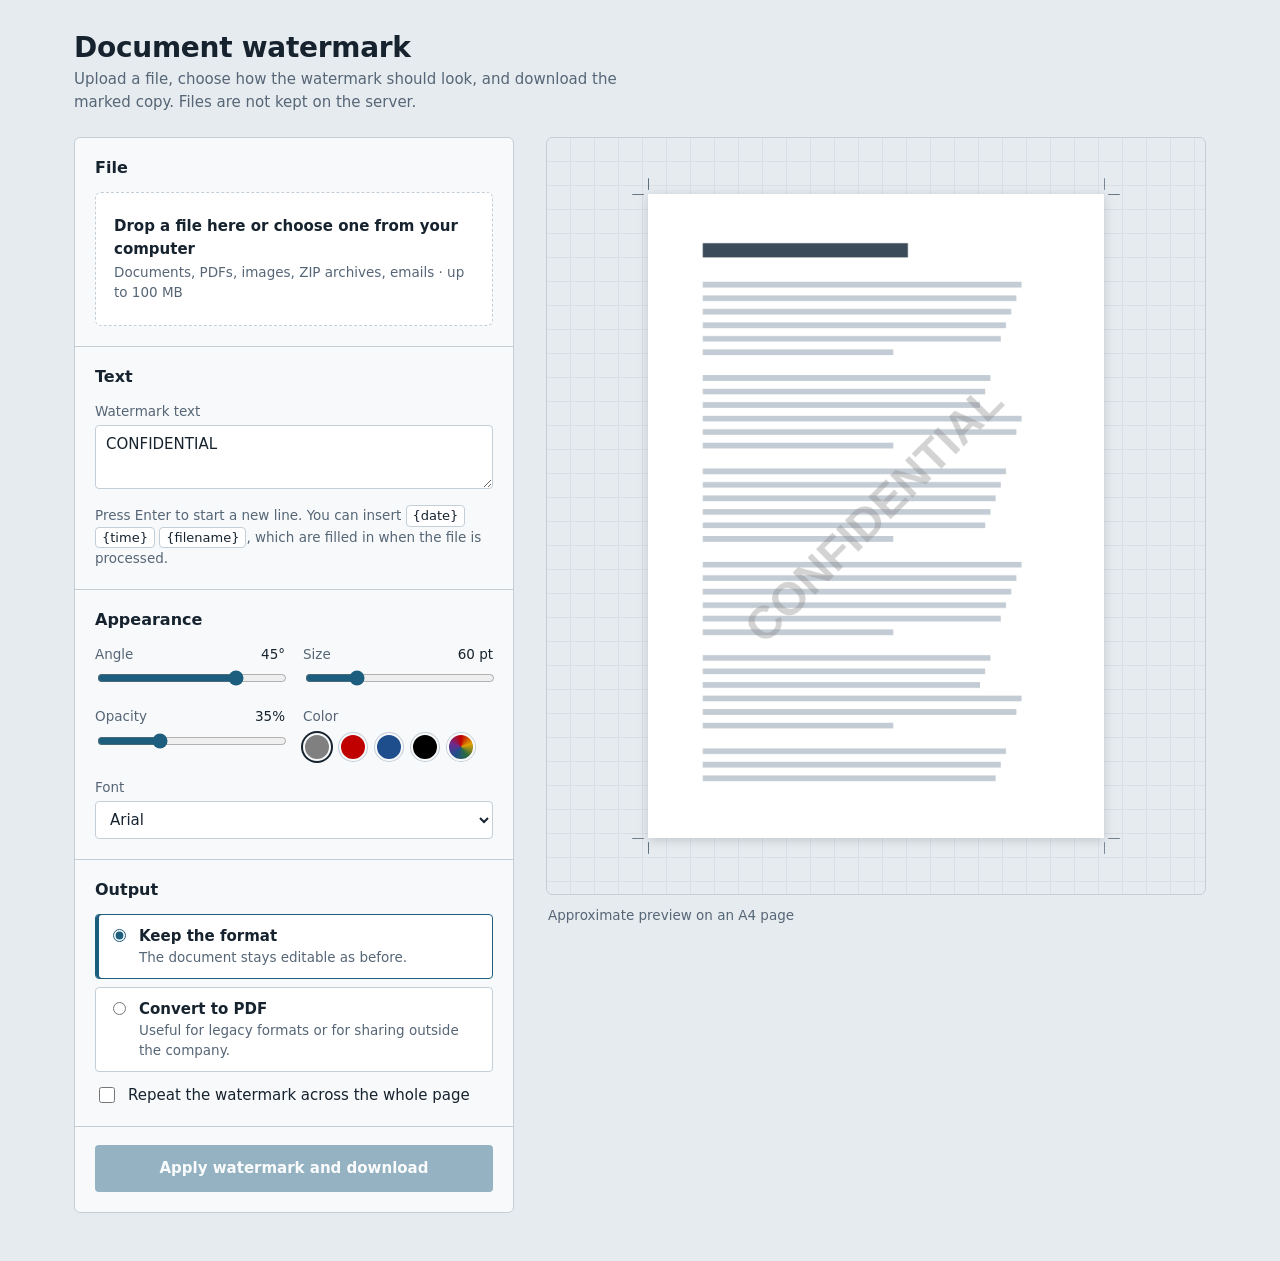
==== src/Watermarker.Web/wwwroot/index.html @ 104a887b "Primo commit" ====
<!doctype html>
<html lang="en">
<head>
  <meta charset="utf-8">
  <meta name="viewport" content="width=device-width, initial-scale=1">
  <title>Document Watermark</title>
  <link rel="stylesheet" href="app.css">
  <link rel="icon" href="data:image/svg+xml,%3Csvg xmlns='http://www.w3.org/2000/svg' viewBox='0 0 32 32'%3E%3Crect x='6' y='3' width='20' height='26' rx='2' fill='%23fff' stroke='%231d5e7e' stroke-width='2'/%3E%3Cpath d='M9 22 L23 10' stroke='%231d5e7e' stroke-width='3' stroke-linecap='round' opacity='.6'/%3E%3C/svg%3E">
  <script src="app.js" defer></script>
</head>
<body>
  <header class="masthead">
    <h1>Document watermark</h1>
    <p>Upload a file, choose how the watermark should look, and download the marked copy. Files are not kept on the server.</p>
  </header>

  <main class="workspace">
    <form id="form" class="controls" novalidate>
      <fieldset class="step">
        <legend>File</legend>
        <label id="drop" class="drop" for="file">
          <input id="file" name="file" type="file" required>
          <span class="drop-title" id="drop-title">Drop a file here or choose one from your computer</span>
          <span class="drop-hint" id="drop-hint">Documents, PDFs, images, ZIP archives, emails and videos</span>
        </label>
        <p id="format-note" class="note" hidden></p>
      </fieldset>

      <fieldset class="step">
        <legend>Text</legend>
        <label class="field">
          <span>Watermark text <output id="lines-out"></output></span>
          <textarea id="text" name="text" rows="2" maxlength="200" autocomplete="off" spellcheck="false" required>CONFIDENTIAL</textarea>
        </label>
        <p class="note">Press Enter to start a new line. You can insert
          <button type="button" class="token" data-token="{date}">{date}</button>
          <button type="button" class="token" data-token="{time}">{time}</button>
          <button type="button" class="token" data-token="{filename}">{filename}</button>,
          which are filled in when the file is processed.</p>
      </fieldset>

      <fieldset class="step">
        <legend>Appearance</legend>
        <div class="grid">
          <label class="field">
            <span>Angle <output for="angle" id="angle-out">45°</output></span>
            <input id="angle" name="angle" type="range" min="-90" max="90" step="1" value="45">
          </label>
          <label class="field">
            <span>Size <output for="size" id="size-out">60 pt</output></span>
            <input id="size" name="size" type="range" min="12" max="200" step="1" value="60">
          </label>
          <label class="field">
            <span>Opacity <output for="opacity" id="opacity-out">35%</output></span>
            <input id="opacity" name="opacity" type="range" min="5" max="100" step="1" value="35">
          </label>
          <div class="field">
            <span id="color-label">Color</span>
            <div class="swatches" role="radiogroup" aria-labelledby="color-label">
              <button type="button" class="swatch" data-color="#808080" aria-label="Gray"></button>
              <button type="button" class="swatch" data-color="#C00000" aria-label="Red"></button>
              <button type="button" class="swatch" data-color="#1F4E8C" aria-label="Blue"></button>
              <button type="button" class="swatch" data-color="#000000" aria-label="Black"></button>
              <label class="swatch custom" aria-label="Custom color">
                <input id="color" name="color" type="color" value="#808080">
              </label>
            </div>
          </div>
          <label class="field wide">
            <span>Font</span>
            <select id="font" name="font"></select>
          </label>
        </div>
      </fieldset>

      <fieldset class="step">
        <legend>Output</legend>
        <div class="choice-group" role="radiogroup">
          <label class="choice">
            <input type="radio" name="output" value="original" checked>
            <span><strong>Keep the format</strong> The document stays editable as before.</span>
          </label>
          <label class="choice">
            <input type="radio" name="output" value="pdf">
            <span><strong>Convert to PDF</strong> Useful for legacy formats or for sharing outside the company.</span>
          </label>
        </div>
        <label class="check" id="tile-row">
          <input id="tile" name="tile" type="checkbox">
          <span>Repeat the watermark across the whole page</span>
        </label>
        <label class="check" id="slides-row" hidden>
          <input id="pptxSlides" name="pptxSlides" type="checkbox">
          <span>Also place the watermark on top of each slide's content</span>
        </label>
      </fieldset>

      <div class="actions">
        <button id="submit" type="submit" class="primary" disabled>Apply watermark and download</button>
        <div id="progress" class="progress" hidden><span id="progress-bar"></span></div>
        <div id="status" class="status" role="status" aria-live="polite"></div>
      </div>
    </form>

    <section class="preview" aria-label="Preview">
      <div class="lighttable">
        <canvas id="canvas" width="600" height="848" role="img" aria-label="Watermark preview"></canvas>
      </div>
      <p id="preview-caption" class="caption">Approximate preview on an A4 page</p>
    </section>
  </main>
</body>
</html>
---- src/Watermarker.Web/wwwroot/app.css ----
:root {
  --paper: #e6ebef;      /* piano luminoso su cui appoggia il foglio */
  --panel: #f7f9fa;
  --sheet: #ffffff;
  --ink: #16232f;
  --muted: #566676;
  --rule: #c4ced7;
  --grid: #d8dfe5;
  --accent: #1d5e7e;
  --accent-strong: #154862;
  --on-accent: #ffffff;
  --error: #9e2a1f;
  --ok: #2c6a40;
  --focus: #e0a100;
  --radius: 6px;
  --font: "Segoe UI Variable Text", "Segoe UI", system-ui, -apple-system, "Helvetica Neue", Roboto, sans-serif;
  color-scheme: light;
}

@media (prefers-color-scheme: dark) {
  :root {
    --paper: #1b232b;
    --panel: #222c35;
    --sheet: #f4f6f8;
    --ink: #e6ecf1;
    --muted: #9fb0bf;
    --rule: #3a4855;
    --grid: #26313b;
    --accent: #5fa8cc;
    --accent-strong: #84bfdc;
    --on-accent: #0e1a22;
    --error: #ef8a7d;
    --ok: #7cc392;
    color-scheme: dark;
  }
}

* { box-sizing: border-box; }

body {
  margin: 0;
  background: var(--paper);
  color: var(--ink);
  font: 15px/1.5 var(--font);
}

.masthead {
  max-width: 1180px;
  margin: 0 auto;
  padding: 32px 24px 8px;
}
.masthead h1 {
  margin: 0 0 4px;
  font-size: 28px;
  line-height: 1.15;
  font-weight: 650;
  letter-spacing: -0.01em;
}
.masthead p {
  margin: 0;
  max-width: 62ch;
  color: var(--muted);
}

.workspace {
  max-width: 1180px;
  margin: 0 auto;
  padding: 16px 24px 48px;
  display: grid;
  grid-template-columns: minmax(320px, 440px) 1fr;
  gap: 32px;
  align-items: start;
}

/* ------------------------------------------------ pannello impostazioni */

.controls {
  background: var(--panel);
  border: 1px solid var(--rule);
  border-radius: var(--radius);
}

.step {
  margin: 0;
  padding: 18px 20px 20px;
  border: 0;
  border-top: 1px solid var(--rule);
  min-width: 0;
}
.step:first-of-type { border-top: 0; }
.step legend {
  float: left;
  width: 100%;
  padding: 0;
  margin-bottom: 12px;
  font-weight: 650;
  font-size: 16px;
}
.step legend + * { clear: both; }

.field { display: block; margin-top: 12px; }
.field:first-child { margin-top: 0; }
.field > span {
  display: flex;
  justify-content: space-between;
  margin-bottom: 4px;
  color: var(--muted);
  font-size: 13.5px;
}
.field output { color: var(--ink); font-variant-numeric: tabular-nums; }
.field output.over { color: var(--error); font-weight: 600; }

.grid { display: grid; grid-template-columns: 1fr 1fr; gap: 14px 18px; }
.grid .field { margin-top: 0; }
.grid .wide { grid-column: 1 / -1; }

input[type="text"], textarea, select {
  width: 100%;
  padding: 8px 10px;
  border: 1px solid var(--rule);
  border-radius: 4px;
  background: var(--sheet);
  color: #16232f;
  font: inherit;
}
textarea { resize: vertical; min-height: 64px; line-height: 1.4; }
input[type="range"] { width: 100%; accent-color: var(--accent); }

:focus-visible { outline: 3px solid var(--focus); outline-offset: 2px; }

.note { margin: 10px 0 0; color: var(--muted); font-size: 13.5px; }
.note.warn { color: var(--error); }

.token {
  font: inherit;
  font-size: 13px;
  padding: 0 6px;
  border: 1px solid var(--rule);
  border-radius: 4px;
  background: var(--sheet);
  color: #16232f;
  cursor: pointer;
}
.token:hover { border-color: var(--accent); }

/* Area di caricamento */
.drop {
  position: relative;
  display: block;
  padding: 22px 18px;
  border: 1.5px dashed var(--rule);
  border-radius: var(--radius);
  background: var(--sheet);
  color: #16232f;
  cursor: pointer;
  text-align: left;
}
.drop input { position: absolute; inset: 0; opacity: 0; cursor: pointer; }
.drop:focus-within { outline: 3px solid var(--focus); outline-offset: 2px; }
.drop.over { border-color: var(--accent); border-style: solid; }
.drop.has-file { border-style: solid; border-color: var(--accent); }
.drop-title { display: block; font-weight: 600; overflow-wrap: anywhere; }
.drop-hint { display: block; color: #566676; font-size: 13.5px; margin-top: 2px; }

/* Colori */
.swatches { display: flex; gap: 8px; align-items: center; height: 32px; }
.swatch {
  width: 28px;
  height: 28px;
  border-radius: 50%;
  border: 2px solid var(--panel);
  box-shadow: 0 0 0 1px var(--rule);
  cursor: pointer;
  padding: 0;
}
.swatch[aria-checked="true"] { box-shadow: 0 0 0 2px var(--ink); }
.swatch.custom {
  position: relative;
  overflow: hidden;
  background: conic-gradient(#c00000, #e0a100, #2c6a40, #1f4e8c, #6b2c91, #c00000);
}
.swatch.custom input { position: absolute; inset: -6px; width: 40px; height: 40px; opacity: 0; cursor: pointer; }

/* Scelte */
.choice-group { display: grid; gap: 8px; }
.choice {
  display: flex;
  gap: 10px;
  align-items: flex-start;
  padding: 10px 12px;
  border: 1px solid var(--rule);
  border-radius: 4px;
  background: var(--sheet);
  color: #16232f;
  cursor: pointer;
}
.choice:has(input:checked) { border-color: var(--accent); box-shadow: inset 3px 0 0 var(--accent); }
.choice:has(input:disabled) { opacity: 0.5; cursor: not-allowed; }
.choice input { margin-top: 4px; accent-color: var(--accent); }
.choice span { font-size: 13.5px; color: #566676; }
.choice strong { display: block; color: #16232f; font-size: 15px; font-weight: 600; }

.check { display: flex; gap: 10px; align-items: center; margin-top: 12px; cursor: pointer; }
.check input { accent-color: var(--accent); width: 16px; height: 16px; }
.check[hidden] { display: none; }

/* Azione */
.actions { padding: 18px 20px 20px; border-top: 1px solid var(--rule); }
.primary {
  width: 100%;
  padding: 12px 16px;
  border: 0;
  border-radius: 4px;
  background: var(--accent);
  color: var(--on-accent);
  font: inherit;
  font-weight: 600;
  cursor: pointer;
}
.primary:hover:not(:disabled) { background: var(--accent-strong); }
.primary:disabled { opacity: 0.45; cursor: not-allowed; }

.progress { height: 4px; margin-top: 12px; background: var(--rule); border-radius: 2px; overflow: hidden; }
.progress span { display: block; height: 100%; width: 0; background: var(--accent); transition: width 0.2s; }
.progress.busy span { width: 35% !important; animation: slide 1.2s ease-in-out infinite; }
@keyframes slide { from { transform: translateX(-100%); } to { transform: translateX(290%); } }

.status { margin-top: 12px; font-size: 14px; }
.status:empty { display: none; }
.status .error { color: var(--error); }
.status .done { color: var(--ok); font-weight: 600; }
.status ul { margin: 8px 0 0; padding-left: 18px; color: var(--muted); }

/* ------------------------------------------------ anteprima */

.preview { position: sticky; top: 16px; }
.lighttable {
  display: grid;
  place-items: center;
  padding: 36px;
  border-radius: var(--radius);
  background-color: var(--paper);
  background-image:
    linear-gradient(var(--grid) 1px, transparent 1px),
    linear-gradient(90deg, var(--grid) 1px, transparent 1px);
  background-size: 24px 24px;
  background-position: -1px -1px;
  border: 1px solid var(--rule);
}
#canvas { display: block; max-width: 100%; height: auto; max-height: 76vh; }
.caption { margin: 10px 2px 0; color: var(--muted); font-size: 13.5px; }

@media (max-width: 860px) {
  .workspace { grid-template-columns: 1fr; padding: 12px 16px 40px; gap: 20px; }
  .masthead { padding: 24px 16px 4px; }
  .preview { position: static; }
  .lighttable { padding: 18px; }
  #canvas { max-height: 52vh; }
}

@media (prefers-reduced-motion: reduce) {
  .progress span { transition: none; }
  .progress.busy span { animation: none; width: 100% !important; opacity: 0.6; }
}
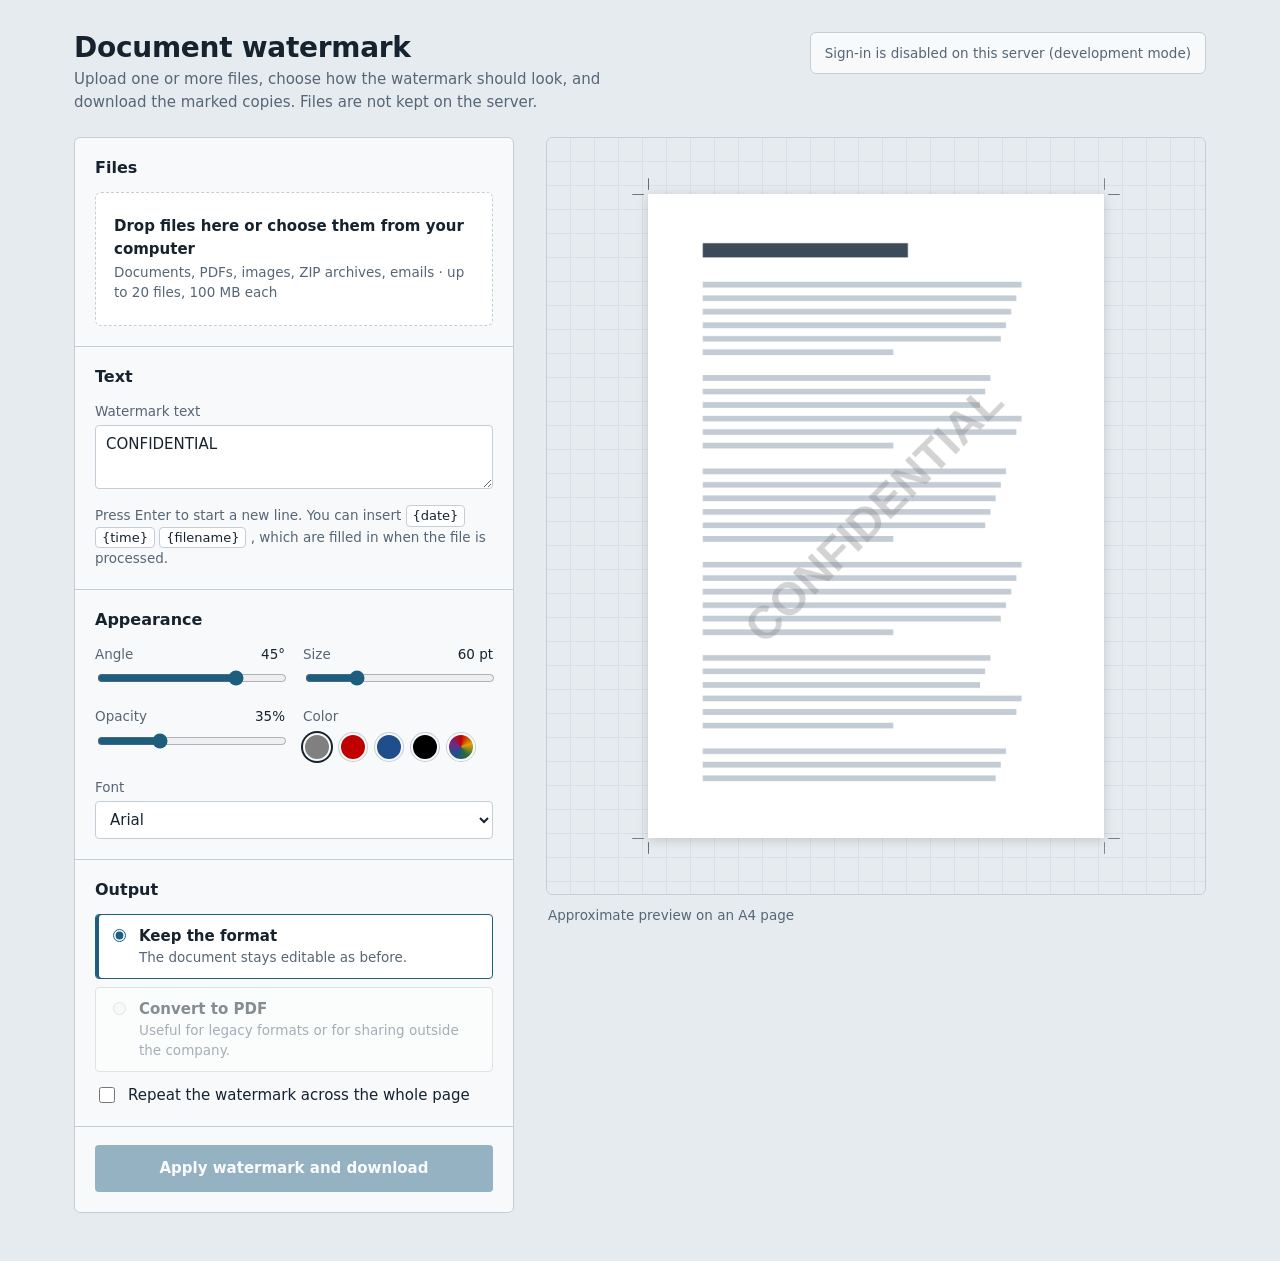
==== commit b17bbecb: "add entra id auth and multiple file upload" ====
--- a/src/Watermarker.Web/wwwroot/index.html
+++ b/src/Watermarker.Web/wwwroot/index.html
@@ -10,20 +10,27 @@
 </head>
 <body>
   <header class="masthead">
-    <h1>Document watermark</h1>
-    <p>Upload a file, choose how the watermark should look, and download the marked copy. Files are not kept on the server.</p>
+    <div class="masthead-text">
+      <h1>Document watermark</h1>
+      <p>Upload one or more files, choose how the watermark should look, and download the marked copies. Files are not kept on the server.</p>
+    </div>
+    <div id="user" class="user" hidden aria-label="Signed-in user"></div>
   </header>
 
   <main class="workspace">
     <form id="form" class="controls" novalidate>
       <fieldset class="step">
-        <legend>File</legend>
+        <legend>Files</legend>
         <label id="drop" class="drop" for="file">
-          <input id="file" name="file" type="file" required>
-          <span class="drop-title" id="drop-title">Drop a file here or choose one from your computer</span>
+          <input id="file" name="file" type="file" multiple>
+          <span class="drop-title" id="drop-title">Drop files here or choose them from your computer</span>
           <span class="drop-hint" id="drop-hint">Documents, PDFs, images, ZIP archives, emails and videos</span>
         </label>
-        <p id="format-note" class="note" hidden></p>
+        <div class="file-head">
+          <p id="file-summary" class="note" hidden></p>
+          <button id="clear-files" type="button" class="link" hidden>Remove all</button>
+        </div>
+        <ul id="file-list" class="file-list" hidden aria-label="Selected files"></ul>
       </fieldset>
 
       <fieldset class="step">
@@ -35,7 +42,9 @@
         <p class="note">Press Enter to start a new line. You can insert
           <button type="button" class="token" data-token="{date}">{date}</button>
           <button type="button" class="token" data-token="{time}">{time}</button>
-          <button type="button" class="token" data-token="{filename}">{filename}</button>,
+          <button type="button" class="token" data-token="{filename}">{filename}</button>
+          <button type="button" class="token token-auth" data-token="{user}" hidden>{user}</button>
+          <button type="button" class="token token-auth" data-token="{email}" hidden>{email}</button>,
           which are filled in when the file is processed.</p>
       </fieldset>
 
--- a/src/Watermarker.Web/wwwroot/app.css
+++ b/src/Watermarker.Web/wwwroot/app.css
@@ -48,7 +48,54 @@
   max-width: 1180px;
   margin: 0 auto;
   padding: 32px 24px 8px;
-}
+  display: flex;
+  gap: 24px;
+  align-items: flex-start;
+  justify-content: space-between;
+}
+
+/* ------------------------------------------------ utente */
+
+.user {
+  display: flex;
+  align-items: center;
+  gap: 12px;
+  min-width: 0;
+  padding: 10px 14px;
+  border: 1px solid var(--rule);
+  border-radius: var(--radius);
+  background: var(--panel);
+}
+.user[hidden] { display: none; }
+.avatar {
+  flex: none;
+  display: grid;
+  place-items: center;
+  width: 40px;
+  height: 40px;
+  border-radius: 50%;
+  background: var(--accent);
+  color: var(--on-accent);
+  font-weight: 650;
+  font-size: 15px;
+  letter-spacing: 0.02em;
+}
+.user-info { min-width: 0; }
+.user-info p { margin: 0; overflow: hidden; text-overflow: ellipsis; white-space: nowrap; max-width: 300px; }
+.user-name { font-weight: 600; }
+.user-mail, .user-meta { color: var(--muted); font-size: 13px; }
+.signout {
+  flex: none;
+  margin-left: 4px;
+  padding: 6px 10px;
+  border: 1px solid var(--rule);
+  border-radius: 4px;
+  color: var(--ink);
+  font-size: 13.5px;
+  text-decoration: none;
+}
+.signout:hover { border-color: var(--accent); }
+.user-badge { margin: 0; color: var(--muted); font-size: 13.5px; }
 .masthead h1 {
   margin: 0 0 4px;
   font-size: 28px;
@@ -162,6 +209,83 @@
 .drop-title { display: block; font-weight: 600; overflow-wrap: anywhere; }
 .drop-hint { display: block; color: #566676; font-size: 13.5px; margin-top: 2px; }
 
+/* Lista dei file */
+.file-head { display: flex; justify-content: space-between; align-items: baseline; gap: 12px; }
+.file-head .note { margin-top: 10px; }
+.link {
+  padding: 0;
+  border: 0;
+  background: none;
+  color: var(--accent);
+  font: inherit;
+  font-size: 13.5px;
+  cursor: pointer;
+  text-decoration: underline;
+  text-underline-offset: 2px;
+}
+.link[hidden] { display: none; }
+.file-list {
+  list-style: none;
+  margin: 8px 0 0;
+  padding: 0;
+  max-height: 320px;
+  overflow-y: auto;
+  border: 1px solid var(--rule);
+  border-radius: 4px;
+  background: var(--sheet);
+  color: #16232f;
+}
+.file-list[hidden] { display: none; }
+.file-row {
+  display: grid;
+  grid-template-columns: 1fr auto auto;
+  align-items: center;
+  gap: 8px;
+  padding: 6px 8px 6px 0;
+  border-top: 1px solid #e3e8ec;
+}
+.file-row:first-child { border-top: 0; }
+.file-row.selected { box-shadow: inset 3px 0 0 var(--accent); background: #f1f6f9; }
+.file-pick {
+  min-width: 0;
+  padding: 2px 0 2px 12px;
+  border: 0;
+  background: none;
+  text-align: left;
+  font: inherit;
+  color: inherit;
+  cursor: pointer;
+}
+.file-name, .file-meta { display: block; overflow: hidden; text-overflow: ellipsis; white-space: nowrap; }
+.file-name { font-size: 14px; font-weight: 500; }
+.file-meta { font-size: 12.5px; color: #566676; }
+.file-meta.warn { color: #9e2a1f; }
+.file-status {
+  font-size: 12px;
+  padding: 2px 8px;
+  border-radius: 999px;
+  background: #e8edf1;
+  color: #566676;
+  white-space: nowrap;
+}
+.file-status[data-status="uploading"], .file-status[data-status="processing"] { background: #dcebf3; color: #154862; }
+.file-status[data-status="done"] { background: #dff0e4; color: #2c6a40; }
+.file-status[data-status="error"], .file-status[data-status="skipped"] { background: #f6e1de; color: #9e2a1f; }
+.file-actions { display: flex; align-items: center; min-width: 24px; justify-content: flex-end; }
+.file-actions .link { color: #1d5e7e; }
+.remove {
+  width: 24px;
+  height: 24px;
+  border: 0;
+  border-radius: 4px;
+  background: none;
+  color: #566676;
+  font-size: 18px;
+  line-height: 1;
+  cursor: pointer;
+}
+.remove:hover { background: #e8edf1; color: #16232f; }
+
 /* Colori */
 .swatches { display: flex; gap: 8px; align-items: center; height: 32px; }
 .swatch {
@@ -229,6 +353,8 @@
 .status:empty { display: none; }
 .status .error { color: var(--error); }
 .status .done { color: var(--ok); font-weight: 600; }
+.status .partial { color: var(--ink); font-weight: 600; }
+.status .hint { color: var(--muted); }
 .status ul { margin: 8px 0 0; padding-left: 18px; color: var(--muted); }
 
 /* ------------------------------------------------ anteprima */
@@ -250,7 +376,21 @@
 #canvas { display: block; max-width: 100%; height: auto; max-height: 76vh; }
 .caption { margin: 10px 2px 0; color: var(--muted); font-size: 13.5px; }
 
+/* ------------------------------------------------ pagina di uscita */
+
+.signed-out {
+  max-width: 520px;
+  margin: 12vh auto 0;
+  padding: 0 24px;
+}
+.signed-out h1 { font-size: 26px; margin: 0 0 8px; }
+.signed-out p { color: var(--muted); margin: 0 0 24px; }
+.signed-out .primary { display: inline-block; width: auto; text-decoration: none; }
+
 @media (max-width: 860px) {
+  .masthead { flex-direction: column; gap: 16px; }
+  .user { width: 100%; }
+  .user-info p { max-width: none; white-space: normal; }
   .workspace { grid-template-columns: 1fr; padding: 12px 16px 40px; gap: 20px; }
   .masthead { padding: 24px 16px 4px; }
   .preview { position: static; }
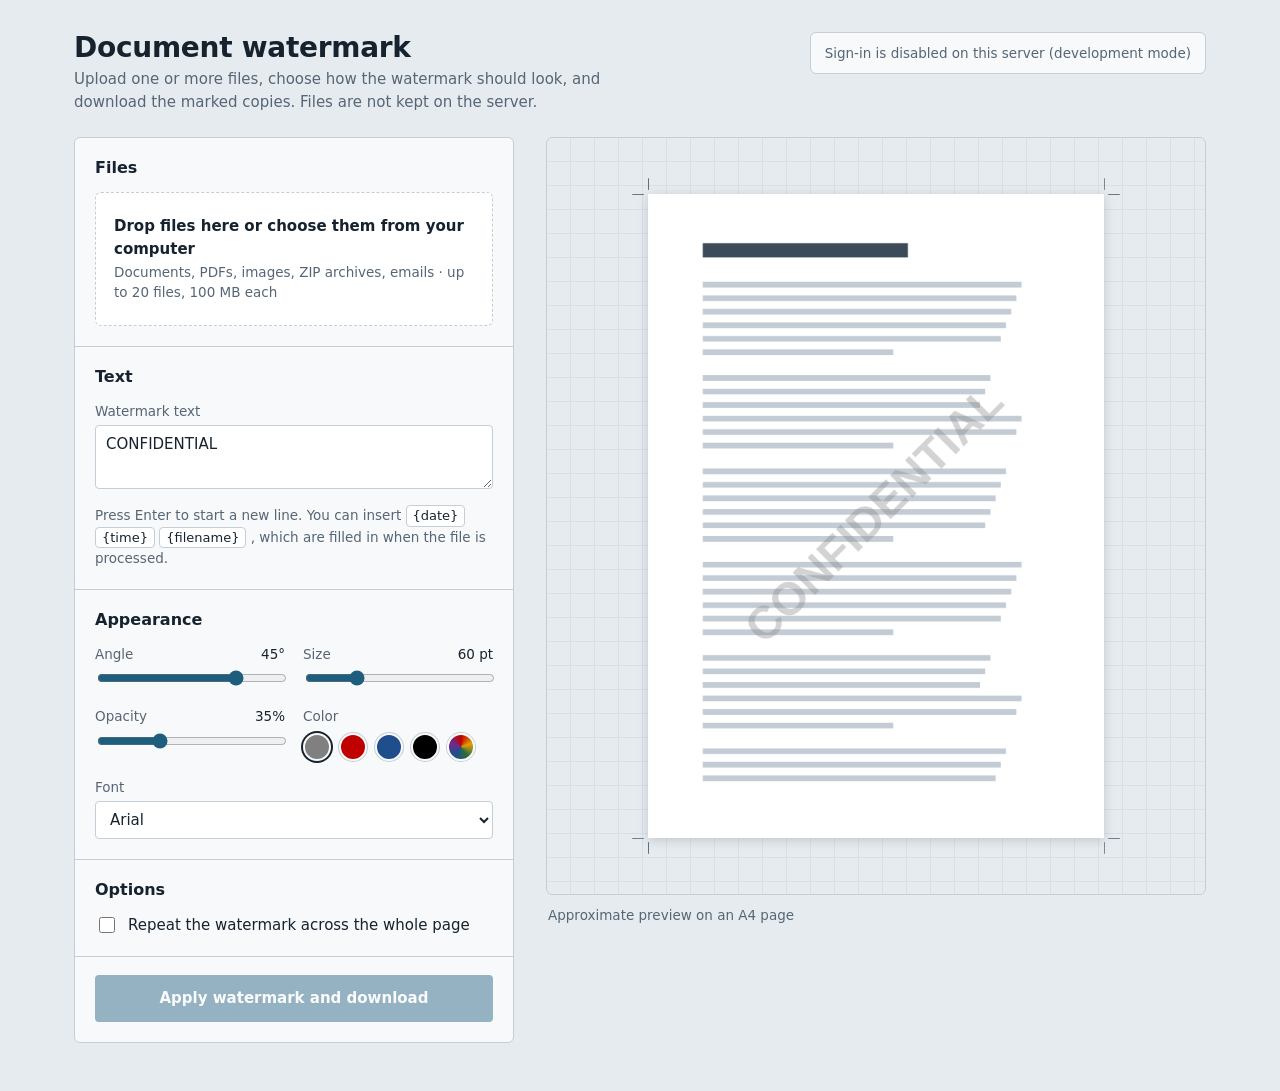
==== commit cf47936e: "Upgrade to .NET 10, remove PDF conversion, update packages (PDFsharp pinned to 6.2.4 MIT)" ====
--- a/src/Watermarker.Web/wwwroot/index.html
+++ b/src/Watermarker.Web/wwwroot/index.html
@@ -83,17 +83,7 @@
       </fieldset>
 
       <fieldset class="step">
-        <legend>Output</legend>
-        <div class="choice-group" role="radiogroup">
-          <label class="choice">
-            <input type="radio" name="output" value="original" checked>
-            <span><strong>Keep the format</strong> The document stays editable as before.</span>
-          </label>
-          <label class="choice">
-            <input type="radio" name="output" value="pdf">
-            <span><strong>Convert to PDF</strong> Useful for legacy formats or for sharing outside the company.</span>
-          </label>
-        </div>
+        <legend>Options</legend>
         <label class="check" id="tile-row">
           <input id="tile" name="tile" type="checkbox">
           <span>Repeat the watermark across the whole page</span>
--- a/src/Watermarker.Web/wwwroot/app.css
+++ b/src/Watermarker.Web/wwwroot/app.css
@@ -402,3 +402,165 @@
   .progress span { transition: none; }
   .progress.busy span { animation: none; width: 100% !important; opacity: 0.6; }
 }
+
+/* ------------------------------------------------ amministrazione dei token */
+
+.user-admin { font-size: 13px; }
+
+.crumb { margin: 0 0 10px !important; font-size: 13.5px; }
+.crumb a { color: var(--accent); text-underline-offset: 2px; }
+
+.admin {
+  max-width: 1180px;
+  margin: 0 auto;
+  padding: 16px 24px 48px;
+}
+.admin-bar { display: flex; justify-content: space-between; align-items: center; gap: 12px; margin-bottom: 12px; }
+.admin-bar .note { margin: 0; }
+
+.primary.compact { width: auto; padding: 9px 18px; }
+.secondary {
+  padding: 9px 16px;
+  border: 1px solid var(--rule);
+  border-radius: 4px;
+  background: var(--panel);
+  color: var(--ink);
+  font: inherit;
+  cursor: pointer;
+}
+.secondary:hover { border-color: var(--accent); }
+
+.notice {
+  margin: 0 0 12px;
+  padding: 10px 14px;
+  border: 1px solid var(--rule);
+  border-left: 3px solid var(--ok);
+  border-radius: var(--radius);
+  background: var(--panel);
+  font-size: 14px;
+}
+.notice.warn { border-left-color: var(--error); }
+.notice[hidden] { display: none; }
+
+.table-wrap {
+  overflow-x: auto;
+  background: var(--panel);
+  border: 1px solid var(--rule);
+  border-radius: var(--radius);
+}
+.tokens { width: 100%; border-collapse: collapse; font-size: 14px; }
+.tokens th {
+  padding: 10px 14px;
+  text-align: left;
+  font-size: 12.5px;
+  font-weight: 600;
+  color: var(--muted);
+  text-transform: uppercase;
+  letter-spacing: 0.04em;
+  border-bottom: 1px solid var(--rule);
+  white-space: nowrap;
+}
+.tokens td { padding: 12px 14px; border-top: 1px solid var(--grid); vertical-align: top; }
+.tokens tbody tr:first-child td { border-top: 0; }
+.tokens td > * { display: block; }
+.tokens strong { font-weight: 600; }
+.tokens .sub { color: var(--muted); font-size: 12.5px; margin-top: 2px; }
+.tokens .hint { color: var(--muted); font-size: 12px; margin-top: 2px; }
+.tokens .badge { display: inline-block; }
+.row-actions { white-space: nowrap; text-align: right; }
+.row-actions > .link { display: inline; margin-left: 12px; }
+.row-actions > .link:first-child { margin-left: 0; }
+.link.danger { color: var(--error); }
+.empty { margin: 0; padding: 28px 16px; text-align: center; color: var(--muted); }
+.empty[hidden] { display: none; }
+
+.badge {
+  padding: 2px 8px;
+  border-radius: 999px;
+  font-size: 12px;
+  font-weight: 600;
+  white-space: nowrap;
+  background: var(--grid);
+  color: var(--muted);
+}
+.badge[data-status="active"] { background: #dff0e4; color: #2c6a40; }
+.badge[data-status="expiring"] { background: #fbefd2; color: #7a5300; }
+.badge[data-status="expired"], .badge[data-status="disabled"] { background: #f6dedb; color: #9e2a1f; }
+
+.howto { margin-top: 32px; max-width: 860px; }
+.howto h2 { font-size: 18px; margin: 0 0 8px; }
+.howto p { color: var(--muted); margin: 12px 0 6px; font-size: 14px; }
+.howto a { color: var(--accent); }
+pre, code { font-family: ui-monospace, "Cascadia Mono", Consolas, monospace; }
+.howto pre {
+  margin: 0;
+  padding: 12px 14px;
+  overflow-x: auto;
+  background: var(--panel);
+  border: 1px solid var(--rule);
+  border-radius: var(--radius);
+  font-size: 12.5px;
+  line-height: 1.5;
+}
+
+dialog {
+  width: min(640px, calc(100vw - 32px));
+  max-height: calc(100vh - 48px);
+  padding: 22px 24px;
+  border: 1px solid var(--rule);
+  border-radius: 8px;
+  background: var(--panel);
+  color: var(--ink);
+  box-shadow: 0 18px 48px rgba(10, 20, 30, 0.28);
+}
+dialog::backdrop { background: rgba(15, 25, 35, 0.45); }
+dialog h2 { margin: 0 0 14px; font-size: 20px; font-weight: 650; }
+dialog > p { color: var(--muted); margin: 0 0 14px; font-size: 14px; }
+dialog .field > span em, .group legend em { font-style: normal; color: var(--muted); font-weight: 400; font-size: 12.5px; }
+dialog .grid { margin-top: 12px; }
+dialog .grid.three { grid-template-columns: repeat(3, 1fr); }
+dialog .field[hidden] { display: none; }
+input[type="number"], input[type="date"] {
+  width: 100%;
+  padding: 8px 10px;
+  border: 1px solid var(--rule);
+  border-radius: 4px;
+  background: var(--sheet);
+  color: #16232f;
+  font: inherit;
+}
+.group { margin: 18px 0 0; padding: 14px 0 0; border: 0; border-top: 1px solid var(--rule); min-width: 0; }
+.group legend { padding: 0; font-weight: 600; font-size: 14px; }
+.group .check:first-of-type { margin-top: 8px; }
+.group .field:first-of-type { margin-top: 8px; }
+.group .grid { margin-top: 8px; }
+.group .grid .field { margin-top: 0; }
+.form-error { margin: 16px 0 0; color: var(--error); font-size: 14px; }
+.form-error[hidden] { display: none; }
+.dialog-actions { display: flex; justify-content: flex-end; gap: 10px; margin-top: 20px; }
+
+.secret-box {
+  display: flex;
+  gap: 10px;
+  align-items: center;
+  padding: 10px 12px;
+  background: var(--sheet);
+  border: 1px solid var(--rule);
+  border-radius: 4px;
+}
+.secret-box code { flex: 1; min-width: 0; overflow-wrap: anywhere; color: #16232f; font-size: 13px; }
+
+.visually-hidden {
+  position: absolute; width: 1px; height: 1px; overflow: hidden; clip: rect(0 0 0 0); white-space: nowrap;
+}
+
+@media (max-width: 860px) {
+  .admin { padding: 12px 16px 40px; }
+  dialog .grid, dialog .grid.three { grid-template-columns: 1fr; }
+}
+.user-admin a { color: var(--accent); text-underline-offset: 2px; }
+
+/* ------------------------------------------------ accesso negato */
+.signed-out .account { font-size: 14px; margin-top: -12px; }
+.signed-out .buttons { display: flex; flex-wrap: wrap; gap: 10px; }
+.signed-out .secondary { display: inline-block; text-decoration: none; padding: 12px 16px; }
